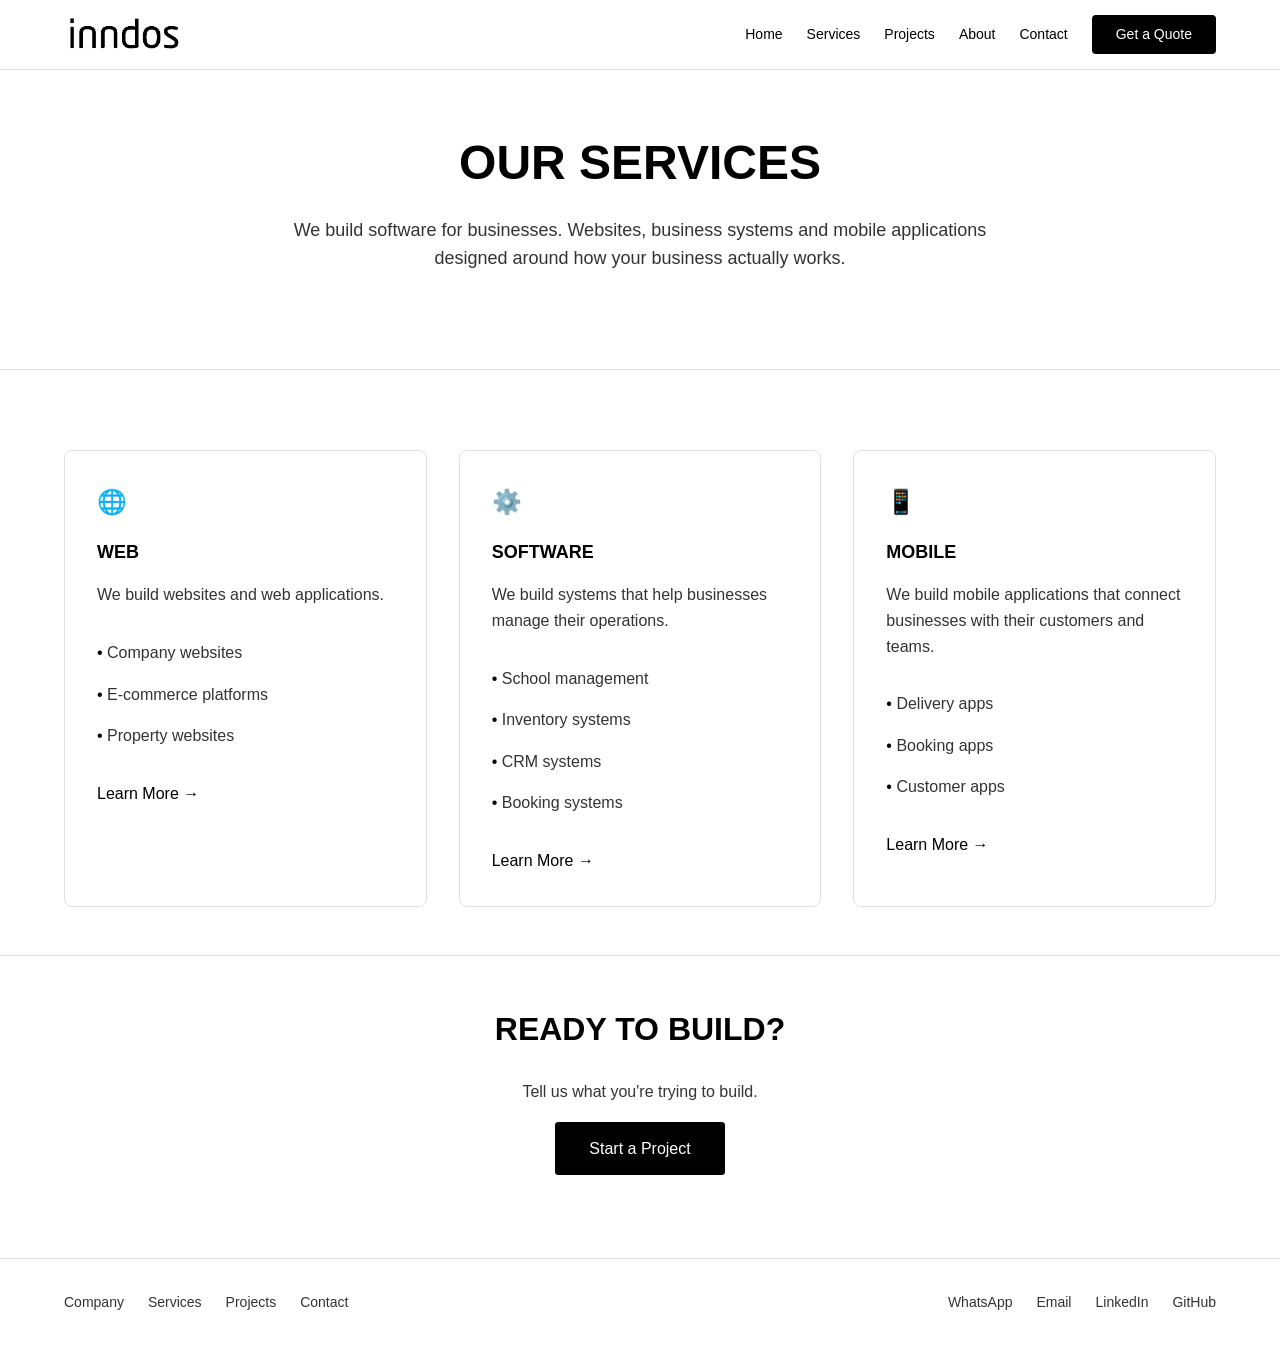
==== services/index.html @ de54bf54 "fortisecinndos" ====
<!DOCTYPE html>
<html lang="en">
<head>
  <meta charset="UTF-8">
  <meta name="viewport" content="width=device-width, initial-scale=1.0">
  <!-- Primary SEO Metadata -->
  <title>Our Services | Web, Software & Mobile Development | Fortisec Inndos</title>
  <meta name="description" content="We build websites, custom business software and mobile applications for businesses in Kenya. Explore our web development, software development and mobile app services.">
  <meta name="keywords" content="web development services, software development services, mobile app development, Kenya">
  <meta name="author" content="Fortisec Inndos">
  <meta name="robots" content="index, follow">
  <link rel="canonical" href="https://www.fortisecinndos.com/services/">
  <!-- Open Graph Metadata -->
  <meta property="og:type" content="website">
  <meta property="og:title" content="Our Services | Web, Software & Mobile Development | Fortisec Inndos">
  <meta property="og:description" content="We build websites, custom business software and mobile applications for businesses in Kenya.">
  <meta property="og:url" content="https://www.fortisecinndos.com/services/">
  <meta property="og:image" content="https://www.fortisecinndos.com/assets/images/og-image.jpg">
  <meta property="og:site_name" content="Fortisec Inndos">
  <!-- Twitter/X Metadata -->
  <meta name="twitter:card" content="summary_large_image">
  <meta name="twitter:title" content="Our Services | Fortisec Inndos">
  <meta name="twitter:description" content="We build websites, custom software and mobile applications for businesses in Kenya.">
  <meta name="twitter:image" content="https://www.fortisecinndos.com/assets/images/og-image.jpg">
  <link rel="stylesheet" href="../css/styles.css">
</head>
<body>
  <nav class="navbar">
    <div class="container">
      <a href="../index.html" class="navbar-logo">
        <img src="../assets/images/logo.png" alt="Fortisec Inndos Logo">
      </a>
      <div class="navbar-nav">
        <a href="../index.html">Home</a>
        <a href="index.html">Services</a>
        <a href="../projects.html">Projects</a>
        <a href="../about.html">About</a>
        <a href="../contact.html">Contact</a>
        <a href="../contact.html" class="btn-quote">Get a Quote</a>
      </div>
    </div>
  </nav>
  <section class="hero">
    <div class="container">
      <h1>OUR SERVICES</h1>
      <p>We build software for businesses. Websites, business systems and mobile applications designed around how your business actually works.</p>
    </div>
  </section>
  <section class="section">
    <div class="container">
      <div class="services-grid">
        <div class="service-card">
          <div class="service-number">🌐</div>
          <h3>WEB</h3>
          <p>We build websites and web applications.</p>
          <ul class="service-list">
            <li>Company websites</li>
            <li>E-commerce platforms</li>
            <li>Property websites</li>
          </ul>
          <a href="web-development.html" class="btn-learn-more">Learn More →</a>
        </div>
        <div class="service-card">
          <div class="service-number">⚙️</div>
          <h3>SOFTWARE</h3>
          <p>We build systems that help businesses manage their operations.</p>
          <ul class="service-list">
            <li>School management</li>
            <li>Inventory systems</li>
            <li>CRM systems</li>
            <li>Booking systems</li>
          </ul>
          <a href="software-development.html" class="btn-learn-more">Learn More →</a>
        </div>
        <div class="service-card">
          <div class="service-number">📱</div>
          <h3>MOBILE</h3>
          <p>We build mobile applications that connect businesses with their customers and teams.</p>
          <ul class="service-list">
            <li>Delivery apps</li>
            <li>Booking apps</li>
            <li>Customer apps</li>
          </ul>
          <a href="mobile-development.html" class="btn-learn-more">Learn More →</a>
        </div>
      </div>
    </div>
  </section>
  <section class="section cta-section">
    <div class="container">
      <h2>READY TO BUILD?</h2>
      <p>Tell us what you're trying to build.</p>
      <a href="../contact.html" class="btn-primary">Start a Project</a>
    </div>
  </section>
  <footer class="footer">
    <div class="container">
      <div class="footer-content">
        <div class="footer-links">
          <a href="../about.html">Company</a>
          <a href="index.html">Services</a>
          <a href="../projects.html">Projects</a>
          <a href="../contact.html">Contact</a>
        </div>
        <div class="footer-social">
          <a href="https://wa.me/14155552671?text=Hi%2C%20I%27d%20like%20to%20know%20more" 
            target="_blank" 
            rel="noopener noreferrer">
            WhatsApp
          </a>
          <a href="mailto:support@inndos.com?subject=Enquiry&body=Hi%2C%20I%27d%20like%20to%20know%20more"
            target="_blank"
            rel="noopener noreferrer">
            Email
          </a>
          <a href="https://www.linkedin.com/in/your-username"
            target="_blank"
            rel="noopener noreferrer">
            LinkedIn
          </a>
          <a href="https://github.com/your-username"
            target="_blank"
            rel="noopener noreferrer">
            GitHub
          </a>
        </div>
      </div>
    </div>
  </footer>
</body>
</html>
---- css/styles.css ----
:root {
  --color-bg: #ffffff;
  --color-text: #000000;
  --color-text-secondary: #333333;
  --color-accent: #000000;
  --color-accent-hover: #f1e6e6;
  --color-border: #e0e0e0;
  --color-light-gray: #f5f5f5;
  --font-family: 'Inter', -apple-system, BlinkMacSystemFont, 'Segoe UI', Roboto, sans-serif;
  --font-size-base: 16px;
  --font-size-small: 14px;
  --font-size-large: 18px;
  --font-size-xl: 24px;
  --font-size-xxl: 32px;
  --font-size-hero: 48px;
  --spacing-xs: 8px;
  --spacing-sm: 16px;
  --spacing-md: 24px;
  --spacing-lg: 32px;
  --spacing-xl: 48px;
  --spacing-xxl: 64px;
  --max-width: 1200px;
  --nav-height: 70px;
}
* {
  margin: 0;
  padding: 0;
  box-sizing: border-box;
}
body {
  font-family: var(--font-family);
  font-size: var(--font-size-base);
  color: var(--color-text);
  background-color: var(--color-bg);
  line-height: 1.6;
}
a {
  color: var(--color-text);
  text-decoration: none;
}
a:hover {
  color: var(--color-text-secondary);
}
.container {
  max-width: var(--max-width);
  margin: 0 auto;
  padding: 0 var(--spacing-md);
}
.navbar {
  height: var(--nav-height);
  border-bottom: 1px solid var(--color-border);
  display: flex;
  align-items: center;
  position: sticky;
  top: 0;
  background-color: var(--color-bg);
  z-index: 1000;
}
.navbar .container {
  display: flex;
  justify-content: space-between;
  align-items: center;
  width: 100%;
}
.navbar-logo {
  font-size: var(--font-size-large);
  font-weight: 700;
  display: flex;
  align-items: center;
  gap: var(--spacing-sm);
}
.navbar-logo img {
  height: 40px;
  width: auto;
}
.navbar-nav {
  display: flex;
  gap: var(--spacing-md);
  align-items: center;
}
.navbar-nav a {
  font-size: var(--font-size-small);
  color: var(--color-text);
}
.navbar-nav a:hover {
  color: var(--color-text-secondary);
}
.btn-quote {
  background-color: var(--color-accent);
  color: var(--color-bg) !important;
  padding: var(--spacing-xs) var(--spacing-md);
  border-radius: 4px;
  font-weight: 500;
}
.btn-quote:hover {
  background-color: var(--color-accent-hover);
}
.hero {
  padding: var(--spacing-xxl) 0;
  text-align: center;
}
.hero h1 {
  font-size: var(--font-size-hero);
  font-weight: 700;
  margin-bottom: var(--spacing-md);
  line-height: 1.2;
}
.hero p {
  font-size: var(--font-size-large);
  color: var(--color-text-secondary);
  max-width: 700px;
  margin: 0 auto var(--spacing-lg);
}
.hero-buttons {
  display: flex;
  gap: var(--spacing-md);
  justify-content: center;
}
.btn-primary {
  background-color: var(--color-accent);
  color: var(--color-bg);
  padding: var(--spacing-sm) var(--spacing-lg);
  border-radius: 4px;
  font-weight: 500;
  border: 2px solid var(--color-accent);
}
.btn-primary:hover {
  background-color: var(--color-accent-hover);
  border-color: var(--color-accent-hover);
  color: var(--color-accent);
}
.btn-secondary {
  background-color: transparent;
  color: var(--color-text);
  padding: var(--spacing-sm) var(--spacing-lg);
  border-radius: 4px;
  font-weight: 500;
  border: 2px solid var(--color-accent);
}
.btn-secondary:hover {
  background-color: var(--color-light-gray);
}
.section {
  padding: var(--spacing-xl) 0;
  border-top: 1px solid var(--color-border);
}
.section-title {
  font-size: var(--font-size-xxl);
  font-weight: 700;
  margin-bottom: var(--spacing-lg);
  text-align: center;
}
.services-grid {
  display: grid;
  grid-template-columns: repeat(auto-fit, minmax(300px, 1fr));
  gap: var(--spacing-lg);
  margin-top: var(--spacing-lg);
}
.service-card {
  padding: var(--spacing-lg);
  border: 1px solid var(--color-border);
  border-radius: 8px;
}
.service-number {
  font-size: var(--font-size-xl);
  font-weight: 700;
  margin-bottom: var(--spacing-sm);
}
.service-card h3 {
  font-size: var(--font-size-large);
  font-weight: 600;
  margin-bottom: var(--spacing-sm);
}
.service-card p {
  color: var(--color-text-secondary);
  margin-bottom: var(--spacing-md);
}
.service-list {
  list-style: none;
  margin-bottom: var(--spacing-md);
}
.service-list li {
  padding: var(--spacing-xs) 0;
  color: var(--color-text-secondary);
}
.service-list li::before {
  content: "• ";
  color: var(--color-accent);
}
.btn-learn-more {
  color: var(--color-text);
  font-weight: 500;
  display: inline-flex;
  align-items: center;
  gap: var(--spacing-xs);
}
.btn-learn-more:hover {
  color: var(--color-text-secondary);
}
.what-we-build {
  display: grid;
  grid-template-columns: repeat(auto-fit, minmax(200px, 1fr));
  gap: var(--spacing-md);
  margin-top: var(--spacing-lg);
}
.build-item {
  text-align: center;
  padding: var(--spacing-md);
  background-color: var(--color-light-gray);
  border-radius: 8px;
}
.build-item strong {
  display: block;
  font-size: var(--font-size-large);
  margin-bottom: var(--spacing-xs);
}
.projects-grid {
  display: grid;
  grid-template-columns: repeat(auto-fit, minmax(300px, 1fr));
  gap: var(--spacing-lg);
  margin-top: var(--spacing-lg);
}
.project-card {
  border: 1px solid var(--color-border);
  border-radius: 8px;
  overflow: hidden;
}
.project-card-header {
  background-color: var(--color-light-gray);
  padding: var(--spacing-lg);
  text-align: center;
  font-weight: 600;
}
.project-card-body {
  padding: var(--spacing-lg);
}
.project-card-body p {
  color: var(--color-text-secondary);
  font-size: var(--font-size-small);
}
.view-all {
  display: block;
  text-align: center;
  margin-top: var(--spacing-lg);
  font-weight: 500;
}
.process-steps {
  display: grid;
  grid-template-columns: repeat(auto-fit, minmax(150px, 1fr));
  gap: var(--spacing-md);
  margin-top: var(--spacing-lg);
}
.step {
  text-align: center;
  padding: var(--spacing-md);
}
.step-number {
  font-size: var(--font-size-xl);
  font-weight: 700;
  margin-bottom: var(--spacing-xs);
}
.step-title {
  font-weight: 600;
}
.cta-section {
  text-align: center;
  padding: var(--spacing-xl) 0;
}
.cta-section h2 {
  font-size: var(--font-size-xxl);
  font-weight: 700;
  margin-bottom: var(--spacing-md);
}
.cta-section p {
  color: var(--color-text-secondary);
  margin-bottom: var(--spacing-lg);
}
.footer {
  border-top: 1px solid var(--color-border);
  padding: var(--spacing-lg) 0;
  margin-top: var(--spacing-xl);
}
.footer-content {
  display: flex;
  justify-content: space-between;
  align-items: center;
  flex-wrap: wrap;
  gap: var(--spacing-md);
}
.footer-links {
  display: flex;
  gap: var(--spacing-md);
}
.footer-links a {
  color: var(--color-text-secondary);
  font-size: var(--font-size-small);
}
.footer-social {
  display: flex;
  gap: var(--spacing-md);
}
.footer-social a {
  color: var(--color-text-secondary);
  font-size: var(--font-size-small);
}
@media (max-width: 768px) {
  :root {
    --font-size-hero: 32px;
    --font-size-xxl: 24px;
    --font-size-xl: 20px;
  }
  .navbar-nav {
    display: none;
  }
  .hero-buttons {
    flex-direction: column;
  }
  .footer-content {
    flex-direction: column;
    text-align: center;
  }
}
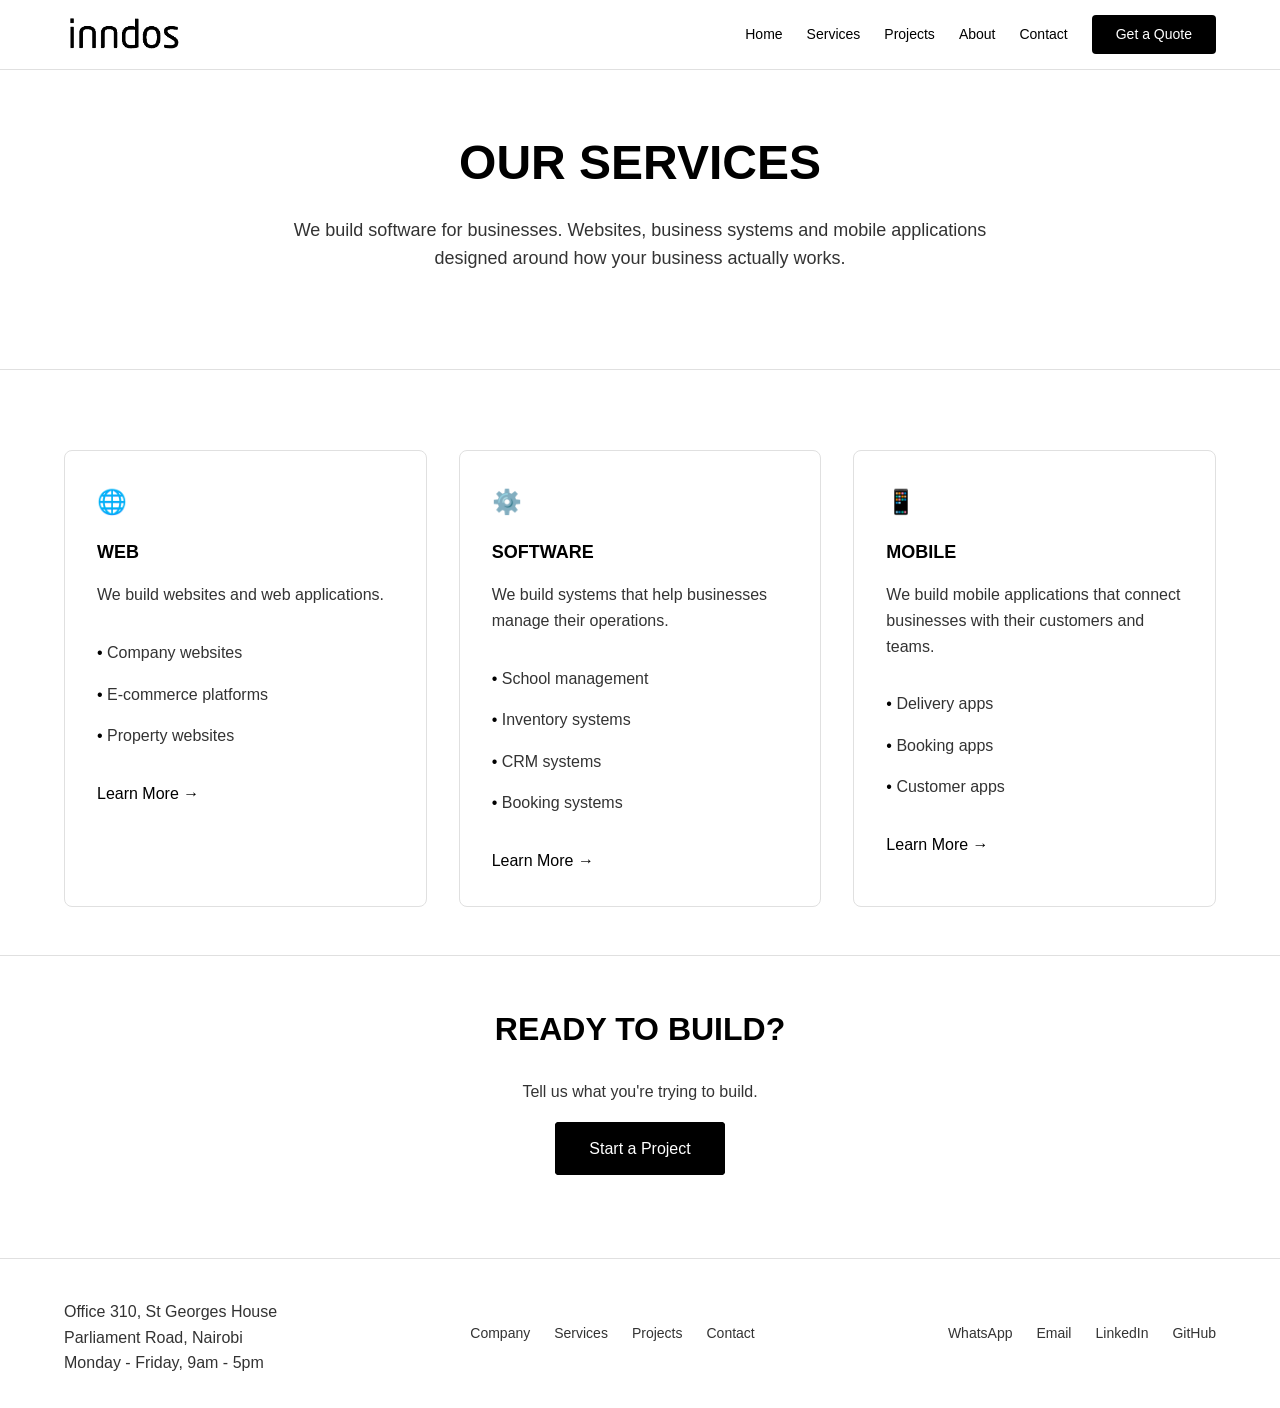
==== commit dcef51af: "direction div add on footer" ====
--- a/services/index.html
+++ b/services/index.html
@@ -96,6 +96,9 @@
   <footer class="footer">
     <div class="container">
       <div class="footer-content">
+        <div class="footer-direction">
+          <p style="color: var(--color-text-secondary); margin-top: 8px;">Office 310, St Georges House<br>Parliament Road, Nairobi<br>Monday - Friday, 9am - 5pm</p>
+        </div>
         <div class="footer-links">
           <a href="../about.html">Company</a>
           <a href="index.html">Services</a>
--- a/css/styles.css
+++ b/css/styles.css
@@ -94,6 +94,7 @@
 }
 .btn-quote:hover {
   background-color: var(--color-accent-hover);
+  color: var(--color-text) !important;
 }
 .hero {
   padding: var(--spacing-xxl) 0;
@@ -285,6 +286,10 @@
   justify-content: space-between;
   align-items: center;
   flex-wrap: wrap;
+  gap: var(--spacing-md);
+}
+.footer-direction {
+  display: flex;
   gap: var(--spacing-md);
 }
 .footer-links {
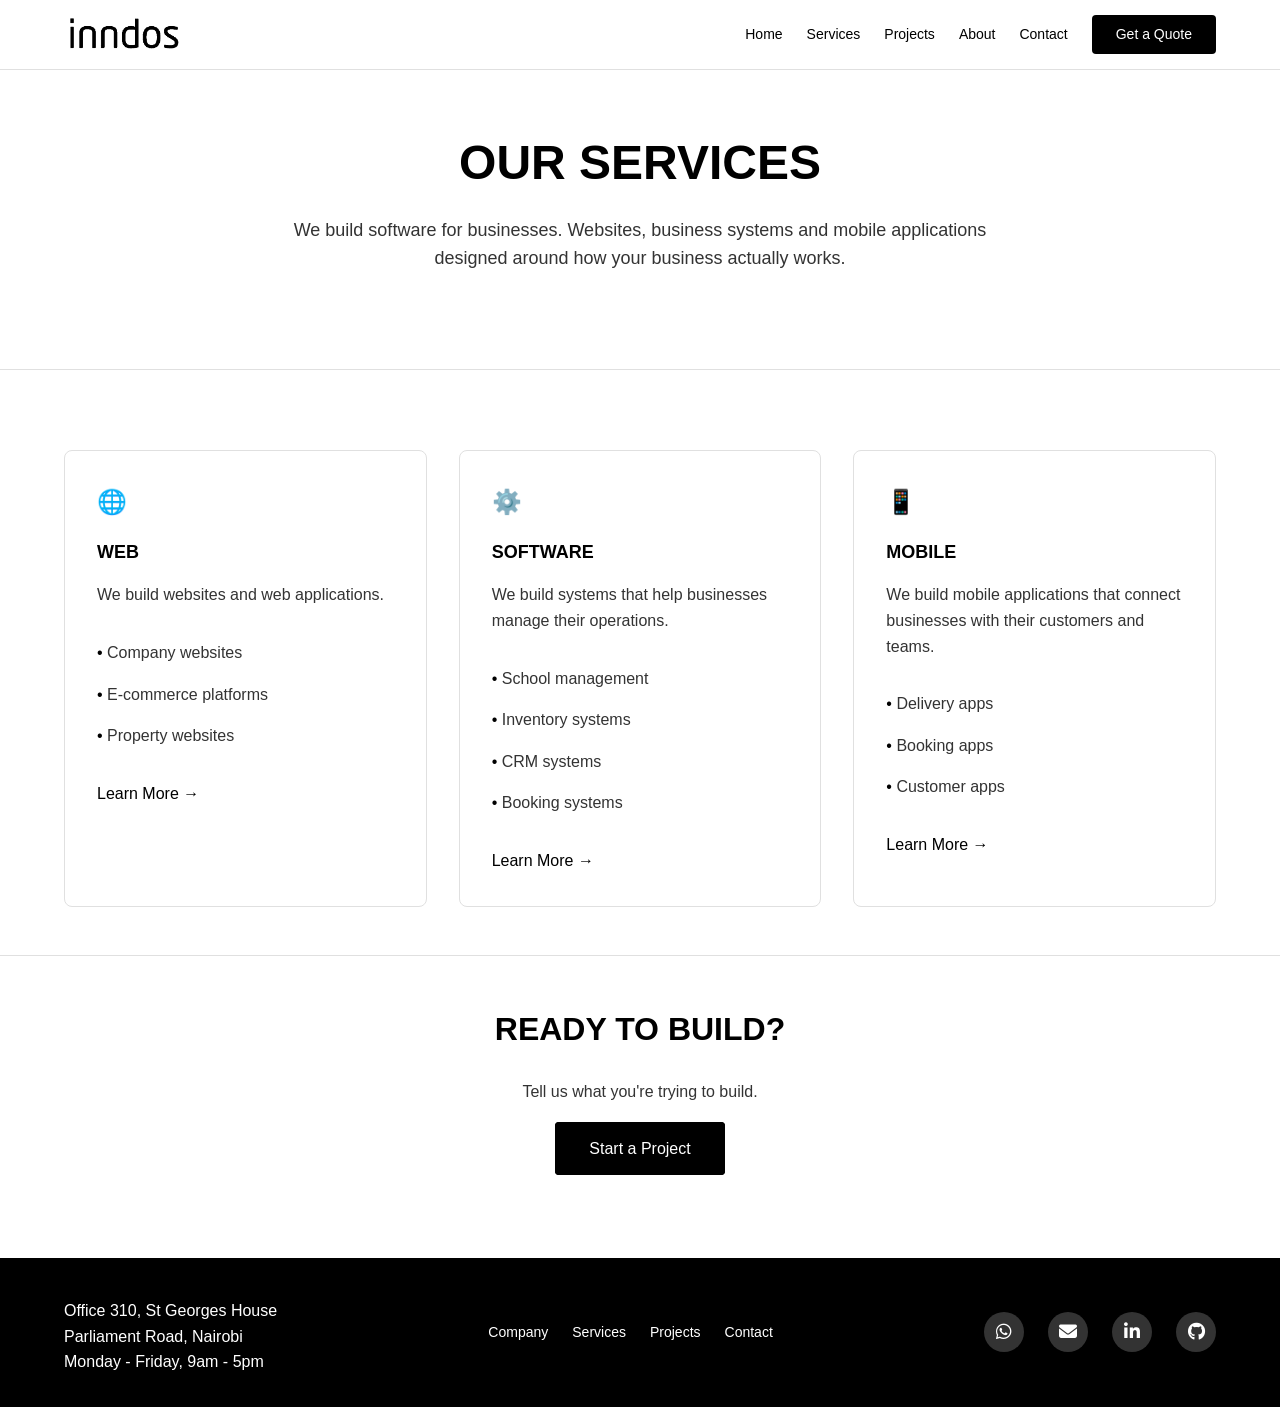
==== commit a23d52a4: "hamburger button, JavaScript function to toggle, Font Awesome Icons,Removed Inline Styles on footer," ====
--- a/services/index.html
+++ b/services/index.html
@@ -23,6 +23,7 @@
   <meta name="twitter:description" content="We build websites, custom software and mobile applications for businesses in Kenya.">
   <meta name="twitter:image" content="https://www.fortisecinndos.com/assets/images/og-image.jpg">
   <link rel="stylesheet" href="../css/styles.css">
+  <link rel="stylesheet" href="https://cdnjs.cloudflare.com/ajax/libs/font-awesome/6.5.1/css/all.min.css">
 </head>
 <body>
   <nav class="navbar">
@@ -30,6 +31,11 @@
       <a href="../index.html" class="navbar-logo">
         <img src="../assets/images/logo.png" alt="Fortisec Inndos Logo">
       </a>
+      <div class="hamburger" onclick="toggleMenu()">
+        <span></span>
+        <span></span>
+        <span></span>
+      </div>
       <div class="navbar-nav">
         <a href="../index.html">Home</a>
         <a href="index.html">Services</a>
@@ -97,7 +103,7 @@
     <div class="container">
       <div class="footer-content">
         <div class="footer-direction">
-          <p style="color: var(--color-text-secondary); margin-top: 8px;">Office 310, St Georges House<br>Parliament Road, Nairobi<br>Monday - Friday, 9am - 5pm</p>
+          <p>Office 310, St Georges House<br>Parliament Road, Nairobi<br>Monday - Friday, 9am - 5pm</p>
         </div>
         <div class="footer-links">
           <a href="../about.html">Company</a>
@@ -106,29 +112,41 @@
           <a href="../contact.html">Contact</a>
         </div>
         <div class="footer-social">
-          <a href="https://wa.me/14155552671?text=Hi%2C%20I%27d%20like%20to%20know%20more" 
-            target="_blank" 
-            rel="noopener noreferrer">
-            WhatsApp
+          <a href="https://wa.me/14155552671?text=Hi%2C%20I%27d%20like%20to%20know%20more"
+            target="_blank"
+            rel="noopener noreferrer"
+            aria-label="WhatsApp">
+            <i class="fab fa-whatsapp"></i>
           </a>
           <a href="mailto:support@inndos.com?subject=Enquiry&body=Hi%2C%20I%27d%20like%20to%20know%20more"
             target="_blank"
-            rel="noopener noreferrer">
-            Email
+            rel="noopener noreferrer"
+            aria-label="Email">
+            <i class="fas fa-envelope"></i>
           </a>
           <a href="https://www.linkedin.com/in/your-username"
             target="_blank"
-            rel="noopener noreferrer">
-            LinkedIn
+            rel="noopener noreferrer"
+            aria-label="LinkedIn">
+            <i class="fab fa-linkedin-in"></i>
           </a>
           <a href="https://github.com/your-username"
             target="_blank"
-            rel="noopener noreferrer">
-            GitHub
+            rel="noopener noreferrer"
+            aria-label="GitHub">
+            <i class="fab fa-github"></i>
           </a>
         </div>
       </div>
     </div>
   </footer>
+  <script>
+    function toggleMenu() {
+      const hamburger = document.querySelector('.hamburger');
+      const nav = document.querySelector('.navbar-nav');
+      hamburger.classList.toggle('active');
+      nav.classList.toggle('active');
+    }
+  </script>
 </body>
 </html>
--- a/css/styles.css
+++ b/css/styles.css
@@ -21,6 +21,9 @@
   --spacing-xxl: 64px;
   --max-width: 1200px;
   --nav-height: 70px;
+  --color-footer-bg: #000000;
+  --color-footer-text: #ffffff;
+  --color-icon-bg: #333333;
 }
 * {
   margin: 0;
@@ -84,6 +87,28 @@
 }
 .navbar-nav a:hover {
   color: var(--color-text-secondary);
+}
+.hamburger {
+  display: none;
+  flex-direction: column;
+  cursor: pointer;
+  gap: 5px;
+  padding: 5px;
+}
+.hamburger span {
+  width: 25px;
+  height: 3px;
+  background-color: var(--color-text);
+  transition: all 0.3s ease;
+}
+.hamburger.active span:nth-child(1) {
+  transform: rotate(45deg) translate(5px, 5px);
+}
+.hamburger.active span:nth-child(2) {
+  opacity: 0;
+}
+.hamburger.active span:nth-child(3) {
+  transform: rotate(-45deg) translate(5px, -5px);
 }
 .btn-quote {
   background-color: var(--color-accent);
@@ -277,7 +302,7 @@
   margin-bottom: var(--spacing-lg);
 }
 .footer {
-  border-top: 1px solid var(--color-border);
+  background-color: var(--color-footer-bg);
   padding: var(--spacing-lg) 0;
   margin-top: var(--spacing-xl);
 }
@@ -292,21 +317,39 @@
   display: flex;
   gap: var(--spacing-md);
 }
+.footer-direction p {
+  color: var(--color-footer-text);
+  margin-top: 8px;
+}
 .footer-links {
   display: flex;
   gap: var(--spacing-md);
 }
 .footer-links a {
-  color: var(--color-text-secondary);
+  color: var(--color-footer-text);
   font-size: var(--font-size-small);
 }
+.footer-links a:hover {
+  color: #cccccc;
+}
 .footer-social {
   display: flex;
   gap: var(--spacing-md);
 }
 .footer-social a {
-  color: var(--color-text-secondary);
-  font-size: var(--font-size-small);
+  display: flex;
+  align-items: center;
+  justify-content: center;
+  width: 40px;
+  height: 40px;
+  background-color: var(--color-icon-bg);
+  border-radius: 50%;
+  color: var(--color-footer-text);
+  font-size: var(--font-size-large);
+  transition: background-color 0.3s ease;
+}
+.footer-social a:hover {
+  background-color: #555555;
 }
 @media (max-width: 768px) {
   :root {
@@ -314,8 +357,27 @@
     --font-size-xxl: 24px;
     --font-size-xl: 20px;
   }
+  .hamburger {
+    display: flex;
+  }
   .navbar-nav {
     display: none;
+    position: absolute;
+    top: var(--nav-height);
+    left: 0;
+    right: 0;
+    background-color: var(--color-bg);
+    flex-direction: column;
+    padding: var(--spacing-md);
+    border-bottom: 1px solid var(--color-border);
+    gap: var(--spacing-sm);
+  }
+  .navbar-nav.active {
+    display: flex;
+  }
+  .navbar-nav a {
+    padding: var(--spacing-sm) 0;
+    font-size: var(--font-size-base);
   }
   .hero-buttons {
     flex-direction: column;
